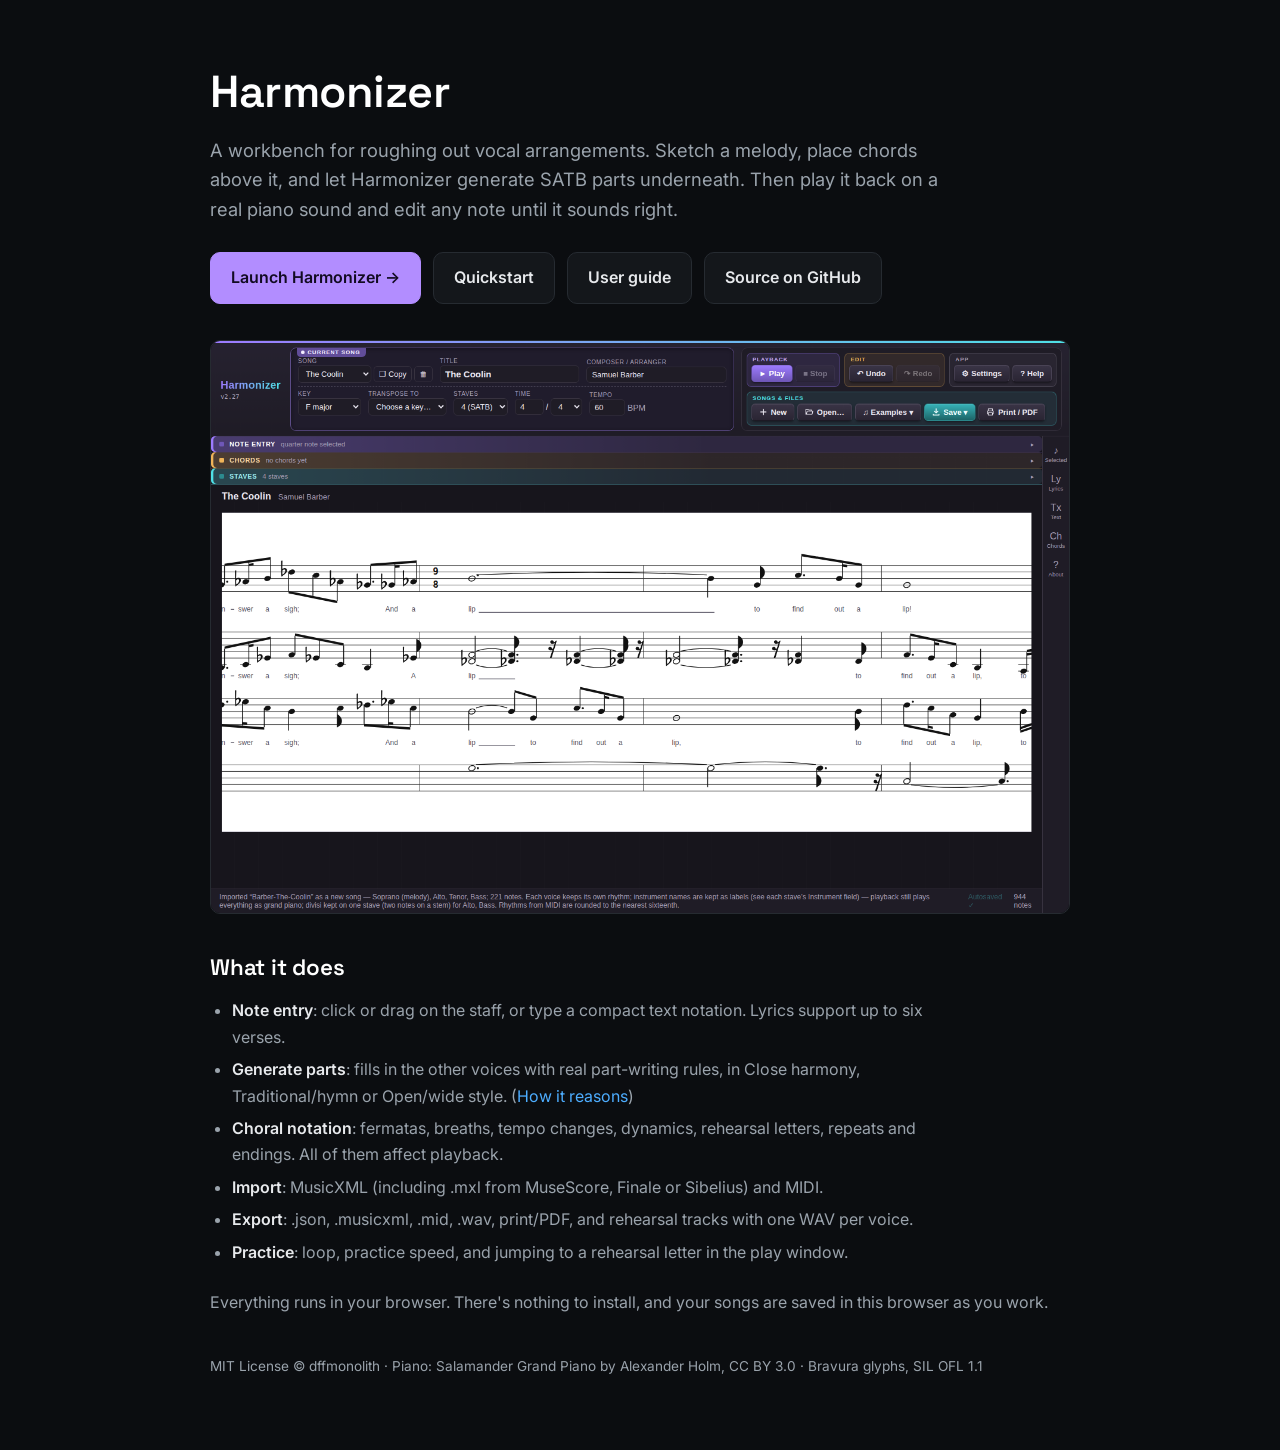
==== index.html @ dde87e79 "Harmonizer 2.31 Initial public release: the app, piano samples, example arrangements, quickstart, us" ====
<!DOCTYPE html>
<html lang="en">
<head>
<meta charset="UTF-8">
<meta name="viewport" content="width=device-width, initial-scale=1.0">
<title>Harmonizer</title>
<link rel="icon" href="favicon.svg" type="image/svg+xml">
<meta name="description" content="Harmonizer: sketch a vocal line, add chords, and generate SATB parts, right in your browser.">
<link rel="preconnect" href="https://fonts.googleapis.com">
<link rel="preconnect" href="https://fonts.gstatic.com" crossorigin>
<link href="https://fonts.googleapis.com/css2?family=Space+Grotesk:wght@500;600;700&family=Inter:wght@400;500;600&family=IBM+Plex+Mono:wght@400;500&display=swap" rel="stylesheet">
<link rel="stylesheet" href="assets/site.css">
<style>
  .land { max-width: 900px; margin: 0 auto; padding: 56px 20px 72px; }
  .land h1 { font-family: var(--font-display); font-size: 2.8rem; color: #fff; margin: 0 0 8px; }
  .land .lede { color: var(--text-dim); font-size: 1.15rem; line-height: 1.6; max-width: 62ch; margin: 0 0 28px; }
  .land p, .land li { color: var(--text-dim); line-height: 1.65; }
  .land ul { margin: 0 0 24px 22px; max-width: 70ch; }
  .land li { margin-bottom: 6px; }
  .land b { color: var(--text); font-weight: 600; }
  .land a { color: var(--cyan); }
  .btns { display: flex; flex-wrap: wrap; gap: 12px; margin: 0 0 36px; }
  .btn { display: inline-block; padding: 12px 20px; border-radius: 10px; border: 1px solid var(--line); background: var(--bg-raised);
         color: var(--text) !important; text-decoration: none; font-weight: 600; }
  .btn.primary { background: var(--violet, #b28dff); border-color: var(--violet, #b28dff); color: #120b22 !important; }
  .btn:hover { border-color: var(--cyan); }
  .shot { margin: 0 0 36px; }
  .shot img { width: 100%; height: auto; border-radius: 10px; border: 1px solid var(--line); display: block; }
  .land h2 { font-family: var(--font-display); font-size: 1.4rem; color: #fff; margin: 32px 0 12px; }
  .foot { color: var(--text-faint); font-size: .85rem; margin-top: 40px; }
</style>
</head>
<body>
<main class="land">
  <h1>Harmonizer</h1>
  <p class="lede">A workbench for roughing out vocal arrangements. Sketch a melody, place chords above it, and let Harmonizer generate SATB parts underneath. Then play it back on a real piano sound and edit any note until it sounds right.</p>
  <div class="btns">
    <a class="btn primary" href="app/harmonizer.html">Launch Harmonizer &rarr;</a>
    <a class="btn" href="quickstart.html">Quickstart</a>
    <a class="btn" href="guide.html">User guide</a>
    <a class="btn" href="https://github.com/dffmonolith/harmonizer">Source on GitHub</a>
  </div>
  <figure class="shot"><img src="docs/screenshots/harmonizer-1-coolin.png" alt="Barber's The Coolin open in Harmonizer on four staves"></figure>

  <h2>What it does</h2>
  <ul>
    <li><b>Note entry</b>: click or drag on the staff, or type a compact text notation. Lyrics support up to six verses.</li>
    <li><b>Generate parts</b>: fills in the other voices with real part-writing rules, in Close harmony, Traditional/hymn or Open/wide style. (<a href="docs/harmonizer-partwriting-guide.pdf">How it reasons</a>)</li>
    <li><b>Choral notation</b>: fermatas, breaths, tempo changes, dynamics, rehearsal letters, repeats and endings. All of them affect playback.</li>
    <li><b>Import</b>: MusicXML (including .mxl from MuseScore, Finale or Sibelius) and MIDI.</li>
    <li><b>Export</b>: .json, .musicxml, .mid, .wav, print/PDF, and rehearsal tracks with one WAV per voice.</li>
    <li><b>Practice</b>: loop, practice speed, and jumping to a rehearsal letter in the play window.</li>
  </ul>
  <p>Everything runs in your browser. There's nothing to install, and your songs are saved in this browser as you work.</p>

  <p class="foot">MIT License &copy; dffmonolith &middot; Piano: Salamander Grand Piano by Alexander Holm, CC BY 3.0 &middot; Bravura glyphs, SIL OFL 1.1</p>
</main>
</body>
</html>
---- assets/site.css ----
@charset "utf-8";
/* ==========================================================================
   DFF // LOCAL LAB — site-wide design system
   Dark base, near-cyan (code/interactive) + violet (photography/decorative)
   accents, with a rare amber wink borrowed from Blink's own palette.
   ========================================================================== */

/* ---- Tokens ------------------------------------------------------------ */
:root {
  /* Surfaces */
  --bg:          #0b0d10;
  --bg-raised:   #14171b;
  --bg-inset:    #191d22;
  --line:        #262b31;
  --line-soft:   #1b1f24;

  /* Text */
  --text:        #e7e9ec;
  --text-dim:    #9aa3ac;
  --text-faint:  #666e77;

  /* Accents */
  --cyan:        #4dadff;   /* code / links / interactive */
  --cyan-bright: #80c5ff;
  --violet:      #b28dff;   /* photography / decorative / active state */
  --violet-dim:  #8a63d1;
  --amber:       #e8a317;   /* rare — favorites / highlights, echoes Blink */

  /* Type scale */
  --font-display: 'Space Grotesk', 'Arial Black', sans-serif;
  --font-body:    'Inter', -apple-system, 'Segoe UI', Helvetica, Arial, sans-serif;
  --font-mono:    'IBM Plex Mono', 'SF Mono', Menlo, Consolas, monospace;

  /* Spacing scale */
  --sp-1: 4px;  --sp-2: 8px;  --sp-3: 12px; --sp-4: 16px;
  --sp-5: 24px; --sp-6: 32px; --sp-7: 48px; --sp-8: 64px; --sp-9: 96px;

  --radius: 6px;
  --measure: 68ch;
}

/* ---- Reset --------------------------------------------------------------*/
* { box-sizing: border-box; margin: 0; padding: 0; }
html { color-scheme: dark; scroll-behavior: smooth; }
@media (prefers-reduced-motion: reduce) {
  html { scroll-behavior: auto; }
  *, *::before, *::after { animation-duration: 0.001ms !important; animation-iteration-count: 1 !important; transition-duration: 0.001ms !important; }
}
body {
  background: var(--bg);
  color: var(--text);
  font-family: var(--font-body);
  font-size: 16px;
  line-height: 1.6;
  -webkit-font-smoothing: antialiased;
}
img { display: block; max-width: 100%; }
a { color: var(--cyan); text-decoration: none; }
a:hover { color: var(--cyan-bright); text-decoration: underline; }
a:focus-visible, button:focus-visible, [tabindex]:focus-visible {
  outline: 2px solid var(--violet); outline-offset: 2px; border-radius: 3px;
}
h1, h2, h3 { font-family: var(--font-display); font-weight: 600; letter-spacing: -0.01em; color: #fff; }
code, .mono { font-family: var(--font-mono); }

.wrap { max-width: 1100px; margin: 0 auto; padding: 0 var(--sp-5); }
.eyebrow {
  font-family: var(--font-mono); font-size: 12px; letter-spacing: .08em;
  text-transform: uppercase; color: var(--violet); display: block; margin-bottom: var(--sp-2);
}

/* ---- Site header / nav ---------------------------------------------------
   Every page includes the slim nav bar. The home page additionally renders
   a tall hero block (filmstrip + headline) above it — set by giving <body>
   the class "is-home". The nav bar markup itself never changes shape.
--------------------------------------------------------------------------- */
.site-nav {
  position: sticky; top: 0; z-index: 50;
  background: rgba(11, 13, 16, 0.86);
  backdrop-filter: blur(8px); -webkit-backdrop-filter: blur(8px);
  border-bottom: 1px solid var(--line);
}
.site-nav__row {
  max-width: 1100px; margin: 0 auto; padding: var(--sp-3) var(--sp-5);
  display: flex; align-items: center; justify-content: space-between; gap: var(--sp-4);
}
.site-nav__brand-group { display: flex; flex-direction: column; gap: 3px; min-width: 0; }
.site-nav__brand {
  font-family: var(--font-display); font-weight: 700; font-size: 18px;
  color: #fff; letter-spacing: -0.01em; white-space: nowrap;
}
.site-nav__brand span { color: var(--violet); }
/* Home-page tagline, folded up from the old hero__intro copy block — the
   nav partial markup is identical on every page, this just stays hidden
   unless <body> carries "is-home". */
.site-nav__tagline {
  display: none; margin: 0; color: var(--text-dim); font-size: 13px;
  line-height: 1.4; max-width: 56ch;
}
body.is-home .site-nav__tagline { display: block; }
.site-nav__links { display: flex; align-items: center; gap: var(--sp-2); font-size: 14px; }
/* Lozenge (pill) nav links — replaces the old underline treatment. Same
   rgba(violet) tint used for the resting/hover/active states of both the
   plain links and the Projects dropdown trigger just below, so the whole
   row reads as one consistent set of pills. */
.site-nav__links a {
  display: inline-block; color: var(--text-dim); border: 1px solid transparent;
  border-radius: 999px; padding: 6px 14px; transition: background-color .15s, border-color .15s, color .15s;
}
.site-nav__links a:hover, .site-nav__links a:focus-visible {
  color: var(--text); text-decoration: none;
  background: rgba(178, 141, 255, 0.12); border-color: rgba(178, 141, 255, 0.4);
}
.site-nav__links a.is-active {
  color: var(--text); text-decoration: none;
  background: rgba(178, 141, 255, 0.18); border-color: var(--violet);
}

/* Projects dropdown — same in-place-menu language as Blink's own UI */
.nav-dropdown { position: relative; }
.nav-dropdown__btn {
  background: none; color: var(--text-dim); font: inherit; cursor: pointer;
  border: 1px solid transparent; border-radius: 999px; padding: 6px 14px;
  transition: background-color .15s, border-color .15s, color .15s;
}
.nav-dropdown:hover .nav-dropdown__btn,
.nav-dropdown__btn:focus-visible {
  color: var(--text);
  background: rgba(178, 141, 255, 0.12); border-color: rgba(178, 141, 255, 0.4);
}
.nav-dropdown__menu {
  display: none; position: absolute; top: calc(100% + 12px); left: 50%;
  transform: translateX(-50%); min-width: 240px; background: var(--bg-raised);
  border: 1px solid var(--line); border-radius: var(--radius);
  box-shadow: 0 16px 40px rgba(0,0,0,0.5); padding: var(--sp-2); z-index: 60;
}
/* Invisible bridge over the 12px gap above — without this, moving the
   pointer from the button down into the menu crosses a dead zone where
   nothing is hovered, and :hover turns off before you can reach a link
   (Blink's own dropdown avoids this by having no gap at all; this keeps
   our visual spacing but closes the same hole). */
.nav-dropdown__menu::before {
  content: ""; position: absolute; top: -12px; left: 0; right: 0; height: 12px;
}
.nav-dropdown:hover .nav-dropdown__menu,
.nav-dropdown:focus-within .nav-dropdown__menu { display: block; }
.nav-dropdown__menu a {
  display: flex; justify-content: space-between; gap: var(--sp-3);
  color: var(--text); padding: var(--sp-2) var(--sp-3); border-radius: 4px; font-size: 13px;
}
.nav-dropdown__menu a:hover { background: var(--bg-inset); text-decoration: none; color: var(--cyan-bright); }
.nav-dropdown__menu .tag { color: var(--text-faint); font-family: var(--font-mono); font-size: 11px; }

/* ---- Hero / filmstrip (home page only) ----------------------------------*/
.hero { border-bottom: 1px solid var(--line); background: var(--bg-inset); }
.hero__intro { max-width: 1100px; margin: 0 auto; padding: var(--sp-8) var(--sp-5) var(--sp-6); }
.hero__intro h1 {
  font-size: clamp(2.1rem, 4.5vw, 3.2rem); line-height: 1.05; max-width: 18ch;
}
.hero__intro h1 em { font-style: normal; color: var(--cyan); }
.hero__intro p { color: var(--text-dim); font-size: 1.05rem; max-width: 52ch; margin-top: var(--sp-4); }

.filmstrip { position: relative; overflow: hidden; background: #050607; padding: var(--sp-4) 0; }
.filmstrip::before, .filmstrip::after {
  content: ""; position: absolute; top: 0; bottom: 0; width: 80px; z-index: 3; pointer-events: none;
}
.filmstrip::before { left: 0; background: linear-gradient(90deg, #050607, transparent); }
.filmstrip::after  { right: 0; background: linear-gradient(270deg, #050607, transparent); }
.filmstrip__sprockets {
  height: 8px;
  background-image: repeating-linear-gradient(90deg, var(--line) 0 10px, transparent 10px 26px);
  opacity: .6;
}
.filmstrip__track {
  display: flex; gap: var(--sp-2); width: max-content;
  animation: filmstrip-scroll 70s linear infinite;
  padding: var(--sp-3) 0;
}
/* Pause-on-hover is a mouse-only nicety. Touchscreens (iPad included) have
   no real hover — WebKit simulates a "sticky" hover on tap that only clears
   on a later tap elsewhere, so without this guard, the very first touch
   near the filmstrip on a phone/tablet paused the animation for good. */
@media (hover: hover) and (pointer: fine) {
  .filmstrip:hover .filmstrip__track { animation-play-state: paused; }
}
@keyframes filmstrip-scroll { from { transform: translateX(0); } to { transform: translateX(-50%); } }
@media (prefers-reduced-motion: reduce) {
  .filmstrip__track { animation: none; }
}
.frame {
  flex: 0 0 auto; width: 220px; border: 1px solid var(--line);
  background: var(--bg-raised); border-radius: 2px; overflow: hidden;
}
.frame__img { width: 220px; height: 150px; object-fit: cover; display: block; }
.frame__placeholder {
  width: 220px; height: 150px; display: flex; align-items: flex-end; padding: var(--sp-2);
  font-family: var(--font-mono); font-size: 10px; color: rgba(255,255,255,.75);
  text-transform: uppercase; letter-spacing: .06em;
}
.frame__label {
  font-family: var(--font-mono); font-size: 10px; color: var(--text-faint);
  padding: 4px 8px; display: flex; justify-content: space-between; letter-spacing: .04em;
  gap: var(--sp-2);
}
.frame__label span:last-child {
  overflow: hidden; text-overflow: ellipsis; white-space: nowrap; max-width: 150px;
}

/* Per-tag placeholder duotones — swapped for real photography over time */
.ph-flower     { background: linear-gradient(135deg, #5c1f4e, #b28dff); }
.ph-landscape  { background: linear-gradient(135deg, #0d2b3e, #4dadff); }
.ph-abstract   { background: linear-gradient(135deg, #3a1256, #e8a317); }
.ph-waterfall  { background: linear-gradient(135deg, #063542, #7fd6d1); }
.ph-bird       { background: linear-gradient(135deg, #4a2600, #e8a317); }

/* ---- Project grid (home + "Other") --------------------------------------*/
.section { padding: var(--sp-8) 0; }
.section__head { display: flex; align-items: baseline; justify-content: space-between; margin-bottom: var(--sp-6); gap: var(--sp-4); flex-wrap: wrap; }
.section__head h2 { font-size: 1.5rem; }
.section__head p { color: var(--text-dim); font-size: .95rem; }

.project-grid { display: grid; grid-template-columns: repeat(auto-fit, minmax(280px, 1fr)); gap: var(--sp-5); }
.project-card {
  display: flex; flex-direction: column; background: var(--bg-raised);
  border: 1px solid var(--line); border-radius: var(--radius); overflow: hidden;
  transition: border-color .15s ease, background-color .15s ease, box-shadow .15s ease;
}
/* No lift/bounce — just the violet outline plus a dark-purple wash and a
   modest resting shadow (sized for a static card, not a floating one). */
.project-card:hover { border-color: var(--violet-dim); background-color: #201a33; box-shadow: 0 4px 16px rgba(0,0,0,0.35); }
.project-card__media { aspect-ratio: 16/10; overflow: hidden; }
/* Scoped to the actual photo elements only (img or the placeholder tile) —
   NOT a bare ">*" wildcard, because .status-chip ("In progress") is also a
   direct child of this box for is-wip cards, and inheriting width/height:
   100% turned its border-radius:999px into a giant oval across the photo. */
.project-card__media img, .project-card__media .frame__placeholder { width: 100%; height: 100%; }
.project-card__media img { object-fit: cover; display: block; }
.project-card__media .frame__placeholder { align-items: flex-end; }
.project-card__body { padding: var(--sp-4) var(--sp-4) var(--sp-5); flex: 1; display: flex; flex-direction: column; }
.project-card__tag { font-family: var(--font-mono); font-size: 11px; color: var(--cyan); letter-spacing: .06em; text-transform: uppercase; margin-bottom: var(--sp-2); }
.project-card__title { font-size: 1.15rem; color: #fff; margin-bottom: var(--sp-2); }
.project-card__desc { color: var(--text-dim); font-size: .92rem; flex: 1; }
.project-card__link {
  display: block; padding: var(--sp-4); text-align: center; font-family: var(--font-mono);
  font-size: 12px; letter-spacing: .05em; text-transform: uppercase; color: var(--text);
  border-top: 1px solid var(--line); background: var(--bg-inset);
}
.project-card:hover .project-card__link { color: var(--cyan-bright); }
.project-card.is-wip .project-card__media { position: relative; }

/* Curated app-screenshot slideshow (home cards) — five projects (Blink,
   Setlist, Cards, iTunes, Palette Tweaker) show real screenshots of the app
   instead of decorative ambient photography; see assets/js/project-screenshots.js
   and nav.js's projectCard(). A pure-CSS crossfade: every stacked <img>
   shares one keyframe animation (chosen by screenshot count below), offset
   by animation-delay (set inline per image) so exactly one is fully visible
   at a time — each image gets a 6s slot (3s held + 1.5s crossfade in/out).
   object-fit:contain rather than the cover-crop the rest of the site's
   photography uses — these are real UI, and cropping risks hiding the
   chrome/buttons that are the whole point of showing a screenshot. */
.project-card__media.is-slideshow { position: relative; background: var(--bg-inset); }
.project-card__media.is-slideshow img {
  position: absolute; inset: 0; width: 100%; height: 100%; object-fit: contain;
  opacity: 0; animation-timing-function: ease-in-out; animation-iteration-count: infinite;
}
@keyframes card-slide-2 { 0%, 100% { opacity: 0; } 12.5% { opacity: 1; } 37.5% { opacity: 1; } 50% { opacity: 0; } }
@keyframes card-slide-3 { 0%, 100% { opacity: 0; } 8.33% { opacity: 1; } 25% { opacity: 1; } 33.33% { opacity: 0; } }
@keyframes card-slide-4 { 0%, 100% { opacity: 0; } 6.25% { opacity: 1; } 18.75% { opacity: 1; } 25% { opacity: 0; } }
@media (prefers-reduced-motion: reduce) {
  .project-card__media.is-slideshow img { animation: none; opacity: 0; }
  .project-card__media.is-slideshow img:first-child { opacity: 1; }
}

.status-chip {
  position: absolute; top: var(--sp-2); right: var(--sp-2); font-family: var(--font-mono);
  font-size: 10px; letter-spacing: .05em; text-transform: uppercase; padding: 3px 8px;
  border-radius: 999px; background: rgba(11,13,16,.75); border: 1px solid var(--line); color: var(--amber);
}

/* ---- Project detail pages -------------------------------------------------*/
.proj-hero { border-bottom: 1px solid var(--line); }
.proj-hero__media { aspect-ratio: 21/8; overflow: hidden; }
.proj-hero__media > * { width: 100%; height: 100%; }
.proj-hero__media img { object-fit: cover; display: block; }

/* Project-page hero when showing a real screenshot (see project-screenshots.js
   and the per-project inline script below each page's nav.js include) rather
   than decorative ambient photography. The 21/8 banner is far wider than any
   screenshot (most app UI is closer to 4/3–16/9, and Setlist's are portrait),
   so a plain cover-crop would slice off real interface — instead, a blurred
   scaled-up copy of the SAME image fills the banner as a backdrop, with a
   sharp, fully-visible (contain) copy of the screenshot on top. */
.proj-hero__media.is-screenshot { position: relative; background: var(--bg-inset); }
.proj-hero__media.is-screenshot .proj-hero__backdrop {
  position: absolute; inset: 0; width: 100%; height: 100%; object-fit: cover;
  filter: blur(28px) brightness(.5) saturate(1.15); transform: scale(1.15);
}
.proj-hero__media.is-screenshot .proj-hero__shot {
  position: relative; width: 100%; height: 100%; object-fit: contain;
  box-shadow: 0 20px 60px rgba(0,0,0,.55);
}
.proj-hero__body { max-width: 1100px; margin: 0 auto; padding: var(--sp-6) var(--sp-5) var(--sp-7); }
.proj-hero__body h1 { font-size: clamp(1.8rem, 4vw, 2.6rem); }
.proj-meta {
  display: flex; flex-wrap: wrap; gap: var(--sp-5); margin: var(--sp-4) 0 var(--sp-5);
  font-family: var(--font-mono); font-size: 12px; color: var(--text-faint);
  text-transform: uppercase; letter-spacing: .05em;
}
.proj-meta strong { color: var(--text-dim); font-weight: 600; }
.proj-launch {
  display: inline-block; background: var(--cyan); color: #05141f; font-weight: 700;
  padding: var(--sp-3) var(--sp-6); border-radius: var(--radius); font-size: .95rem;
}
.proj-launch:hover { background: var(--cyan-bright); text-decoration: none; }

.prose { max-width: var(--measure); margin: 0 auto; padding: var(--sp-7) var(--sp-5); }
.prose p { margin-bottom: var(--sp-4); color: var(--text-dim); }
.prose h2 { font-size: 1.4rem; margin: var(--sp-6) 0 var(--sp-3); color: #fff; }
.prose a { color: var(--cyan); }
.prose h3 {
  font-family: var(--font-mono); font-size: .8rem; font-weight: 500; text-transform: uppercase;
  letter-spacing: .08em; color: var(--violet); margin: var(--sp-5) 0 var(--sp-2);
}
.prose dl { margin: 0 0 var(--sp-4); border-left: 1px solid var(--line); padding-left: var(--sp-4); }
.prose dt { color: var(--text); font-weight: 600; margin-top: var(--sp-2); }
.prose dd { margin: 0 0 var(--sp-2); color: var(--text-dim); }

.photo-grid {
  max-width: 1100px; margin: 0 auto var(--sp-8); padding: 0 var(--sp-5);
  display: grid; grid-template-columns: repeat(6, 1fr); gap: var(--sp-3);
}
.photo-grid figure { border-radius: 2px; overflow: hidden; border: 1px solid var(--line); }
.photo-grid figure > * { width: 100%; height: 100%; aspect-ratio: 1; }
.photo-grid figure img { object-fit: cover; display: block; }
.photo-grid .span-2 { grid-column: span 2; }
.photo-grid .span-3 { grid-column: span 3; }
.photo-grid .span-4 { grid-column: span 4; }
@media (max-width: 720px) { .photo-grid { grid-template-columns: repeat(2, 1fr); } .photo-grid .span-3, .photo-grid .span-4 { grid-column: span 2; } }

/* ---- Lightbox (site-wide photo viewer) ------------------------------------
   Same interaction language as Blink's own modal: arrow keys, Esc, click
   outside to close. Any photo tile with .lightboxable gets a hover affordance.
--------------------------------------------------------------------------- */
.lightboxable { cursor: zoom-in; }
.lightboxable:hover { outline: 2px solid var(--violet-dim); outline-offset: -2px; }

.lightbox-overlay {
  display: none; position: fixed; inset: 0; z-index: 2000;
  background: rgba(5, 6, 7, 0.92); align-items: center; justify-content: center;
  padding: var(--sp-5);
}
.lightbox-overlay.visible { display: flex; }
.lightbox-box {
  position: relative; width: 100%; max-width: 1100px; max-height: 88vh;
  display: flex; flex-direction: column; align-items: center;
}
.lightbox-image-wrap { max-width: 100%; max-height: 76vh; display: flex; align-items: center; justify-content: center; }
.lightbox-image-wrap img { max-width: 100%; max-height: 76vh; width: auto; height: auto; border: 1px solid var(--line); box-shadow: 0 20px 60px rgba(0,0,0,.6); }
.lightbox-placeholder {
  width: min(80vw, 640px); height: min(60vh, 420px); display: flex; align-items: flex-end;
  padding: var(--sp-4); font-family: var(--font-mono); font-size: 13px; color: rgba(255,255,255,.85);
  text-transform: uppercase; letter-spacing: .05em; border: 1px solid var(--line);
}
.lightbox-caption { color: var(--text-dim); font-family: var(--font-mono); font-size: 12px; margin-top: var(--sp-4); text-transform: uppercase; letter-spacing: .04em; }
.lightbox-close {
  position: absolute; top: -44px; right: 0; background: none; border: 1px solid var(--line);
  color: var(--text); font-size: 20px; line-height: 1; width: 36px; height: 36px; border-radius: 50%;
  cursor: pointer;
}
.lightbox-close:hover { border-color: var(--violet); color: var(--violet); }
.lightbox-nav {
  position: absolute; top: 50%; transform: translateY(-50%); background: rgba(20,23,27,.8);
  border: 1px solid var(--line); color: var(--text); width: 44px; height: 44px; border-radius: 50%;
  cursor: pointer; font-size: 18px; display: flex; align-items: center; justify-content: center;
}
.lightbox-nav:hover { border-color: var(--cyan); color: var(--cyan-bright); }
.lightbox-prev { left: -8px; }
.lightbox-next { right: -8px; }
@media (max-width: 720px) {
  .lightbox-prev { left: 4px; } .lightbox-next { right: 4px; }
  .lightbox-close { top: 4px; right: 4px; background: rgba(5,6,7,.7); }
}

/* ---- Footer ---------------------------------------------------------------*/
.site-footer { border-top: 1px solid var(--line); background: var(--bg-inset); margin-top: var(--sp-8); }
.site-footer__row {
  max-width: 1100px; margin: 0 auto; padding: var(--sp-6) var(--sp-5);
  display: flex; justify-content: space-between; align-items: center; flex-wrap: wrap; gap: var(--sp-3);
  font-size: 13px; color: var(--text-faint);
}
.site-footer a { color: var(--text-dim); }
.site-footer a:hover { color: var(--cyan); }

/* ---- Buttons ---------------------------------------------------------------*/
.btn-outline {
  display: inline-block; border: 1px solid var(--line); color: var(--text);
  padding: var(--sp-2) var(--sp-5); border-radius: var(--radius); font-size: .9rem;
}
.btn-outline:hover { border-color: var(--violet); color: var(--violet); text-decoration: none; }

@media (max-width: 640px) {
  .site-nav__links { gap: var(--sp-1); font-size: 13px; }
  .site-nav__links a, .nav-dropdown__btn { padding: 5px 10px; }
  body.is-home .site-nav__tagline { display: none; }
  .hero__intro { padding: var(--sp-7) var(--sp-4) var(--sp-5); }
}
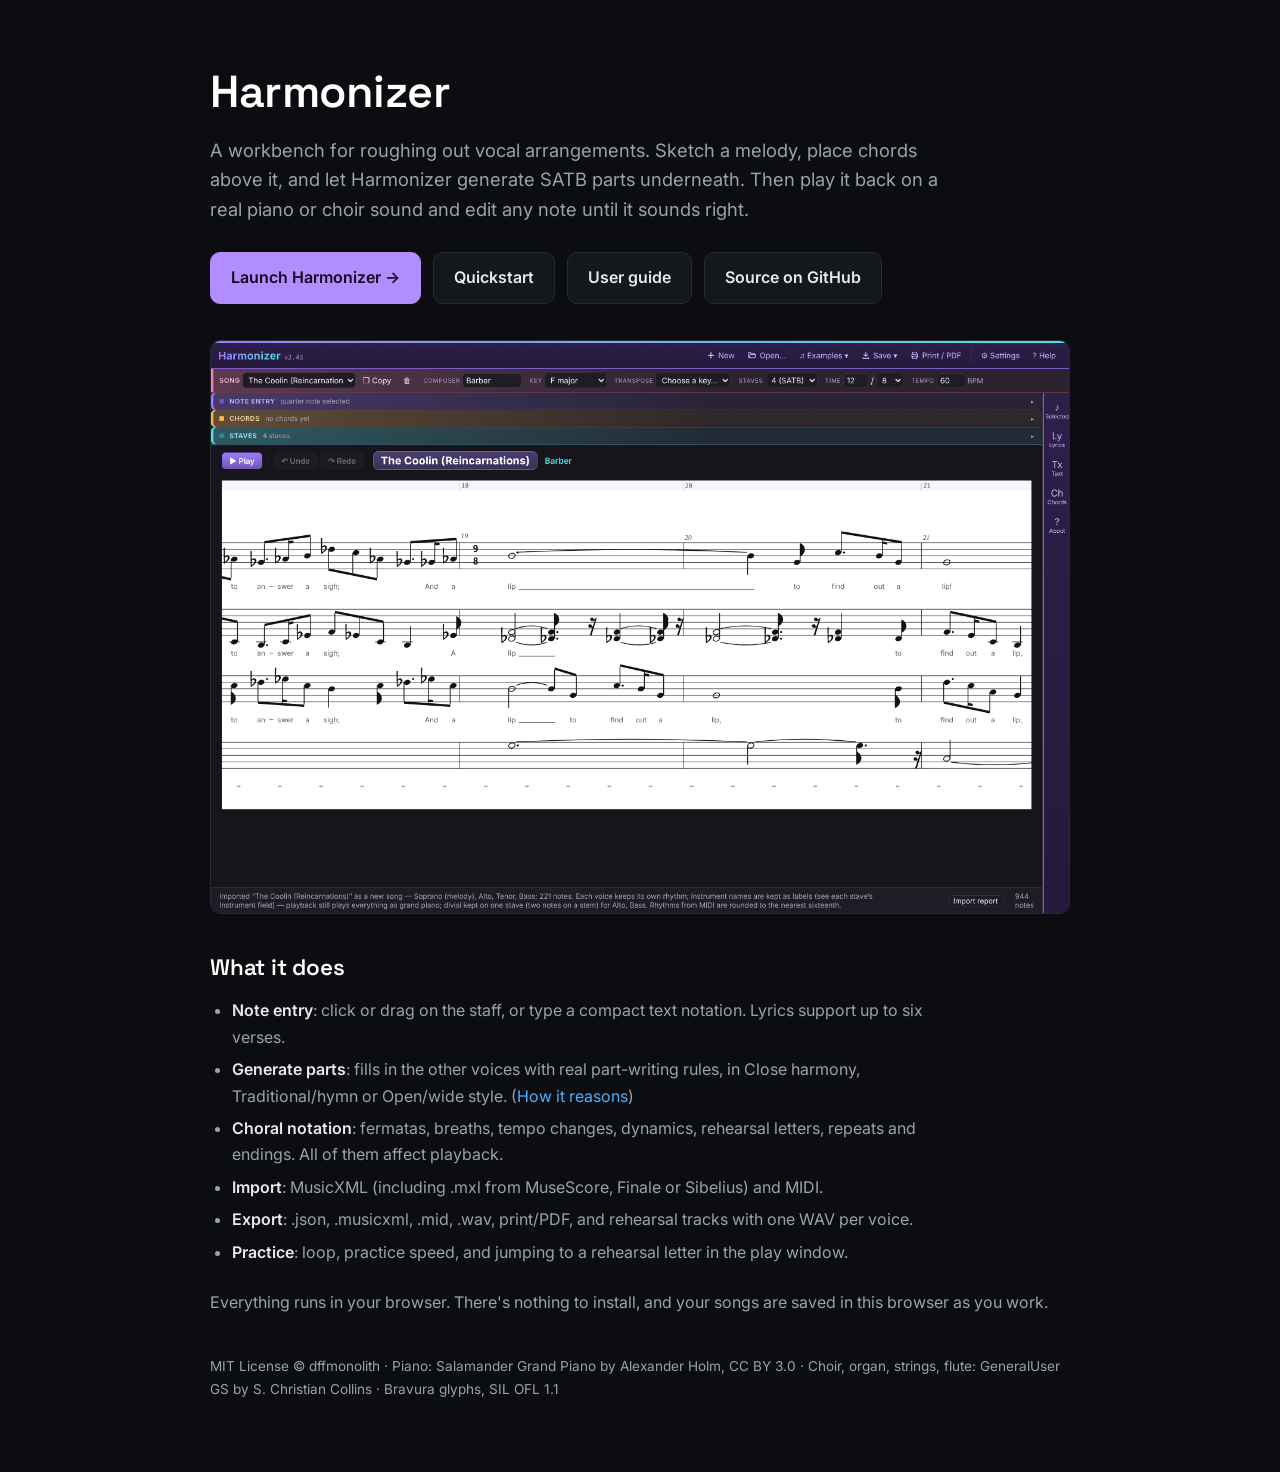
==== commit 7c26705e: "Harmonizer 3.0: instruments (choir, organ, strings, flute) and a Sound switch - Besides the piano, a" ====
--- a/index.html
+++ b/index.html
@@ -33,7 +33,7 @@
 <body>
 <main class="land">
   <h1>Harmonizer</h1>
-  <p class="lede">A workbench for roughing out vocal arrangements. Sketch a melody, place chords above it, and let Harmonizer generate SATB parts underneath. Then play it back on a real piano sound and edit any note until it sounds right.</p>
+  <p class="lede">A workbench for roughing out vocal arrangements. Sketch a melody, place chords above it, and let Harmonizer generate SATB parts underneath. Then play it back on a real piano or choir sound and edit any note until it sounds right.</p>
   <div class="btns">
     <a class="btn primary" href="app/harmonizer.html">Launch Harmonizer &rarr;</a>
     <a class="btn" href="quickstart.html">Quickstart</a>
@@ -53,7 +53,7 @@
   </ul>
   <p>Everything runs in your browser. There's nothing to install, and your songs are saved in this browser as you work.</p>
 
-  <p class="foot">MIT License &copy; dffmonolith &middot; Piano: Salamander Grand Piano by Alexander Holm, CC BY 3.0 &middot; Bravura glyphs, SIL OFL 1.1</p>
+  <p class="foot">MIT License &copy; dffmonolith &middot; Piano: Salamander Grand Piano by Alexander Holm, CC BY 3.0 &middot; Choir, organ, strings, flute: GeneralUser GS by S. Christian Collins &middot; Bravura glyphs, SIL OFL 1.1</p>
 </main>
 </body>
 </html>
